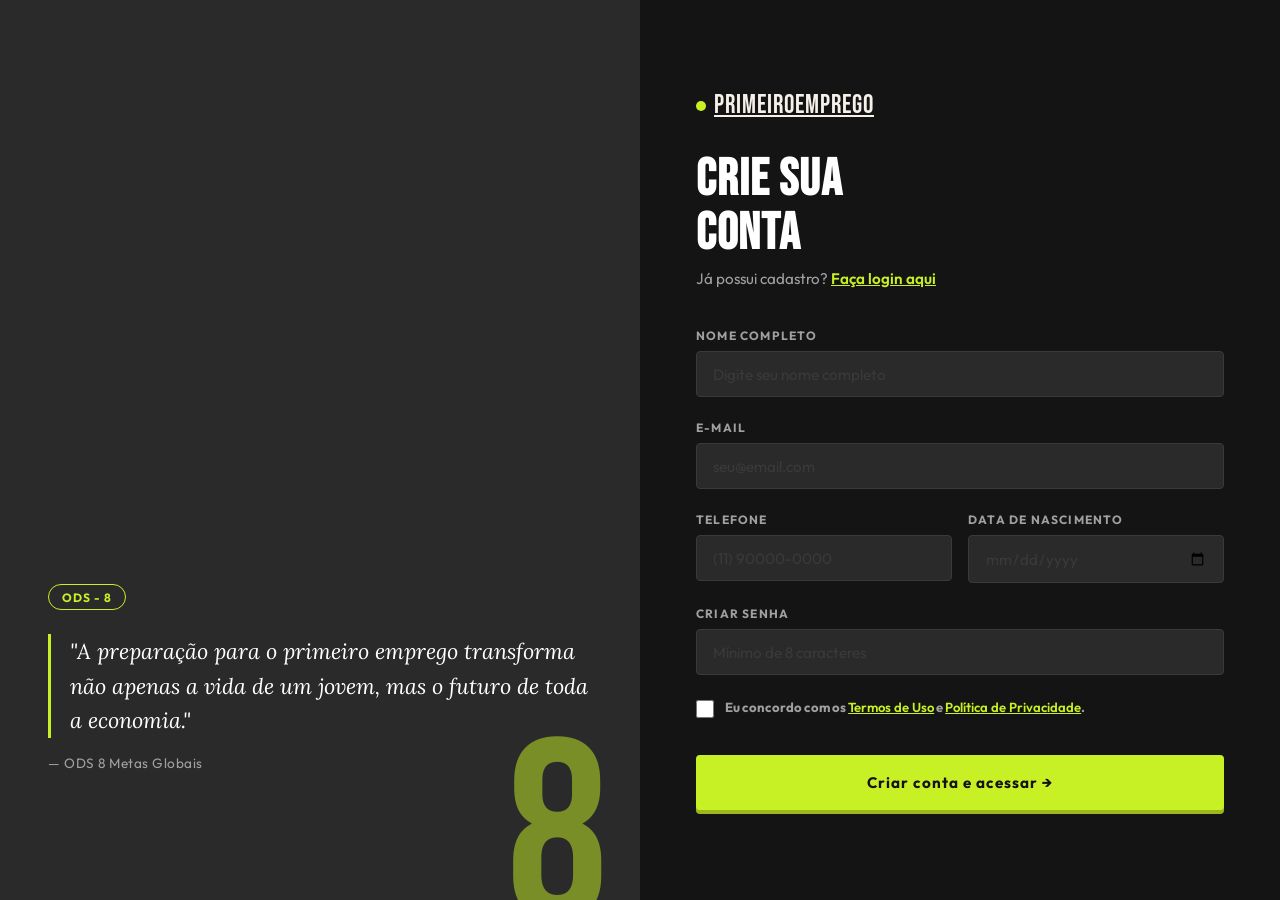
==== cadastro.html @ 56279d61 "finaizada tela de cadastro" ====
<!DOCTYPE html>
<html lang="pt-br">
<head>
    <meta charset="UTF-8">
    <meta name="viewport" content="width=device-width, initial-scale=1.0">
    <title>Cadastro — PrimeiroEmprego</title>
    <link rel="stylesheet" href="cadastro.css">
</head>
<body>

    <div class="form-page-wrap">
        <div class="form-visual">
            <div class="big-number">8</div>
            <div class="form-visual-content">
                <div class="ODS8">ODS - 8</div>
                <blockquote>"A preparação para o primeiro emprego transforma não apenas a vida de um jovem, mas o futuro de toda a economia."</blockquote>
                <cite>— ODS 8 Metas Globais</cite>
            </div>
        </div>

        <div class="form-panel">
            <a href="login.html" class="logo-link">
                <span class="logo-dot"></span>
                PRIMEIROEMPREGO
            </a>

            <h1 class="form-title">CRIE SUA<br>CONTA</h1>
            <p class="form-subtitle">Já possui cadastro? <a href="login.html">Faça login aqui</a></p>

            <form action="index.html" method="GET">

                <div class="form-group">
                    <label for="nome">Nome Completo</label>
                    <input type="text" id="nome" placeholder="Digite seu nome completo" required>
                </div>

                <div class="form-group">
                    <label for="email_cad">E-mail</label>
                    <input type="email" id="email_cad" placeholder="seu@email.com" required>
                </div>

                <div class="form-row">
                    <div class="form-group">
                        <label for="telefone">Telefone</label>
                        <input type="tel" id="telefone" placeholder="(11) 90000-0000" required>
                    </div>
                    <div class="form-group">
                        <label for="nascimento">Data de Nascimento</label>
                        <input type="date" id="nascimento" required>
                    </div>
                </div>

                <div class="form-group">
                    <label for="senha_cad">Criar Senha</label>
                    <input type="password" id="senha_cad" placeholder="Mínimo de 8 caracteres" required>
                </div>

                <div class="form-check">
                    <input type="checkbox" id="termos" required>
                    <label for="termos">Eu concordo com os <a href="#">Termos de Uso</a> e <a href="#">Política de Privacidade</a>.</label>
                </div>

                <button type="submit" class="btn btn-primary btn-form">Criar conta e acessar →</button>
            </form>
        </div>
    </div>

</body>
</html>
---- cadastro.css ----
@import url('https://fonts.googleapis.com/css2?family=Bebas+Neue&family=Lora:ital,wght@0,400;0,600;1,400&family=Outfit:wght@300;400;600;700&display=swap');

:root {
    --lima:          #c8f125;
    --neon-lima:     #d9ff5c;
    --carvao:        #141414;
    --chumbo:        #2a2a2a;
    --chumbo2:       #3a3a3a;
    --areia:         #f5f0e8;
    --branco:        #ffffff;
    --cinza-texto:   #a0a0a0;

    --fonte-display: 'Bebas Neue', sans-serif;
    --fonte-corpo:   'Lora', serif;
    --fonte-ui:      'Outfit', sans-serif;

    --raio:       4px;
    --transition: 0.2s ease;
}

* {
    margin: 0;
    padding: 0;
    box-sizing: border-box;
}

body {
    height: 100vh;
    overflow: hidden;
}

.form-page-wrap {
    min-height: 100vh;
    display: grid;
    grid-template-columns: 1fr 1fr;
}

.form-visual {
    background: var(--chumbo);
    position: relative;
    overflow: hidden;
    display: flex;
    flex-direction: column;
    justify-content: flex-end;
    padding: 3rem;
}

.form-visual-content {
    position: relative;
    z-index: 2;
    margin-bottom: 5rem;
}

.form-visual .big-number {
    font-family: var(--fonte-display);
    font-size: 16rem;
    color: var(--lima);
    opacity: 0.5;
    position: absolute;
    bottom: -45px;
    right: 2rem;
    line-height: 0.8;
    pointer-events: none;
    z-index: 1;
}

.ODS8 {
    display: inline-block;
    background-color: transparent;
    color: var(--lima);
    border: 1px solid var(--lima);
    padding: 0.3rem 0.8rem;
    border-radius: 50px;
    font-family: var(--fonte-ui);
    font-size: 0.75rem;
    font-weight: 700;
    letter-spacing: 1px;
    margin-bottom: 1.5rem;
}

.form-visual-content blockquote {
    font-family: var(--fonte-corpo);
    font-style: italic;
    font-size: 1.35rem;
    line-height: 1.6;
    color: var(--branco);
    margin-bottom: 1rem;
    border-left: 3px solid var(--lima);
    padding-left: 1.2rem;
}

.form-visual-content cite {
    font-family: var(--fonte-ui);
    font-style: normal;
    font-size: 0.85rem;
    color: var(--cinza-texto);
    letter-spacing: 0.5px;
    display: block;
}

.form-panel {
    background-color: var(--carvao);
    display: flex;
    flex-direction: column;
    justify-content: center;
    padding: 4rem 3.5rem;
}

.logo-link {
    font-family: var(--fonte-display);
    font-size: 1.6rem;
    letter-spacing: 1px;
    color: var(--areia);
    display: flex;
    align-items: center;
    gap: 8px;
    margin-bottom: 2rem;
}

.logo-link .logo-dot {
    width: 10px;
    height: 10px;
    border-radius: 50%;
    background: var(--lima);
    flex-shrink: 0;
}

.form-title {
    font-family: var(--fonte-display);
    font-size: clamp(2.4rem, 4vw, 3.5rem);
    letter-spacing: 1px;
    color: var(--branco);
    line-height: 1.05;
    margin-bottom: 0.5rem;
}

.form-subtitle {
    font-family: var(--fonte-ui);
    font-size: 0.95rem;
    color: var(--cinza-texto);
    margin-bottom: 2.5rem;
}

.form-subtitle a {
    color: var(--lima);
    font-weight: 600;
    transition: opacity var(--transition);
}

.form-subtitle a:hover {
    text-decoration: underline;
    opacity: 0.85;
}

.form-group {
    margin-bottom: 1.4rem;
}

.form-row {
    display: grid;
    grid-template-columns: 1fr 1fr;
    gap: 1rem;
}

label {
    display: block;
    font-family: var(--fonte-ui);
    font-size: 0.75rem;
    font-weight: 700;
    letter-spacing: 1.2px;
    text-transform: uppercase;
    color: var(--cinza-texto);
    margin-bottom: 0.5rem;
}

input {
    width: 100%;
    background-color: var(--chumbo);
    border: 1px solid var(--chumbo2);
    border-radius: var(--raio);
    padding: 0.8rem 1rem;
    color: var(--branco);
    font-family: var(--fonte-ui);
    font-size: 0.95rem;
    outline: none;
    appearance: none;
    transition: border-color var(--transition), box-shadow var(--transition);
}

input:focus {
    border-color: var(--lima);
    box-shadow: 0 0 3px var(--neon-lima);
}

input::placeholder { color: var(--chumbo2); }

input[type="date"] { color: var(--chumbo2); }
input[type="date"]:valid { color: var(--branco); }

.form-check {
    display: flex;
    align-items: flex-start;
    gap: 0.7rem;
    margin-bottom: 1.8rem;
}

.form-check input[type="checkbox"] {
    width: 18px;
    height: 18px;
    flex-shrink: 0;
    margin-top: 2px;
    accent-color: var(--lima);
    appearance: auto;
}

.form-check label {
    font-size: 0.82rem;
    text-transform: none;
    letter-spacing: 0;
    color: var(--cinza-texto);
    line-height: 1.5;
    margin-bottom: 0;
}

.form-check label a {
    color: var(--lima);
    font-weight: 600;
}

.btn {
    display: inline-flex;
    align-items: center;
    justify-content: center;
    gap: 0.5rem;
    font-family: var(--fonte-ui);
    font-weight: 700;
    font-size: 0.9rem;
    letter-spacing: 0.8px;
    padding: 0.85rem 2rem;
    border-radius: var(--raio);
    border: 2px solid transparent;
    cursor: pointer;
    transition: transform 0.1s ease, box-shadow 0.1s ease, background var(--transition), color var(--transition);
    text-decoration: none;
}

.btn-primary {
    background: var(--lima);
    color: var(--carvao);
    border-color: var(--lima);
    box-shadow: 0 4px 0 #9cb81c;
}

.btn-primary:hover {
    transform: translateY(-2px);
    box-shadow: 0 6px 0 #9cb81c;
}

.btn-primary:active {
    transform: translateY(4px);
    box-shadow: 0 0px 0 #9cb81c;
}

.btn-form {
    width: 100%;
    padding: 1rem;
    font-size: 0.95rem;
    letter-spacing: 1px;
    margin-top: 0.5rem;
}

@media (max-width: 900px) {
    .form-page-wrap { grid-template-columns: 1fr; }
    .form-visual    { display: none; }
}

@media (max-width: 600px) {
    .form-panel { padding: 2.5rem 1.5rem; }
    .form-row   { grid-template-columns: 1fr; }
}
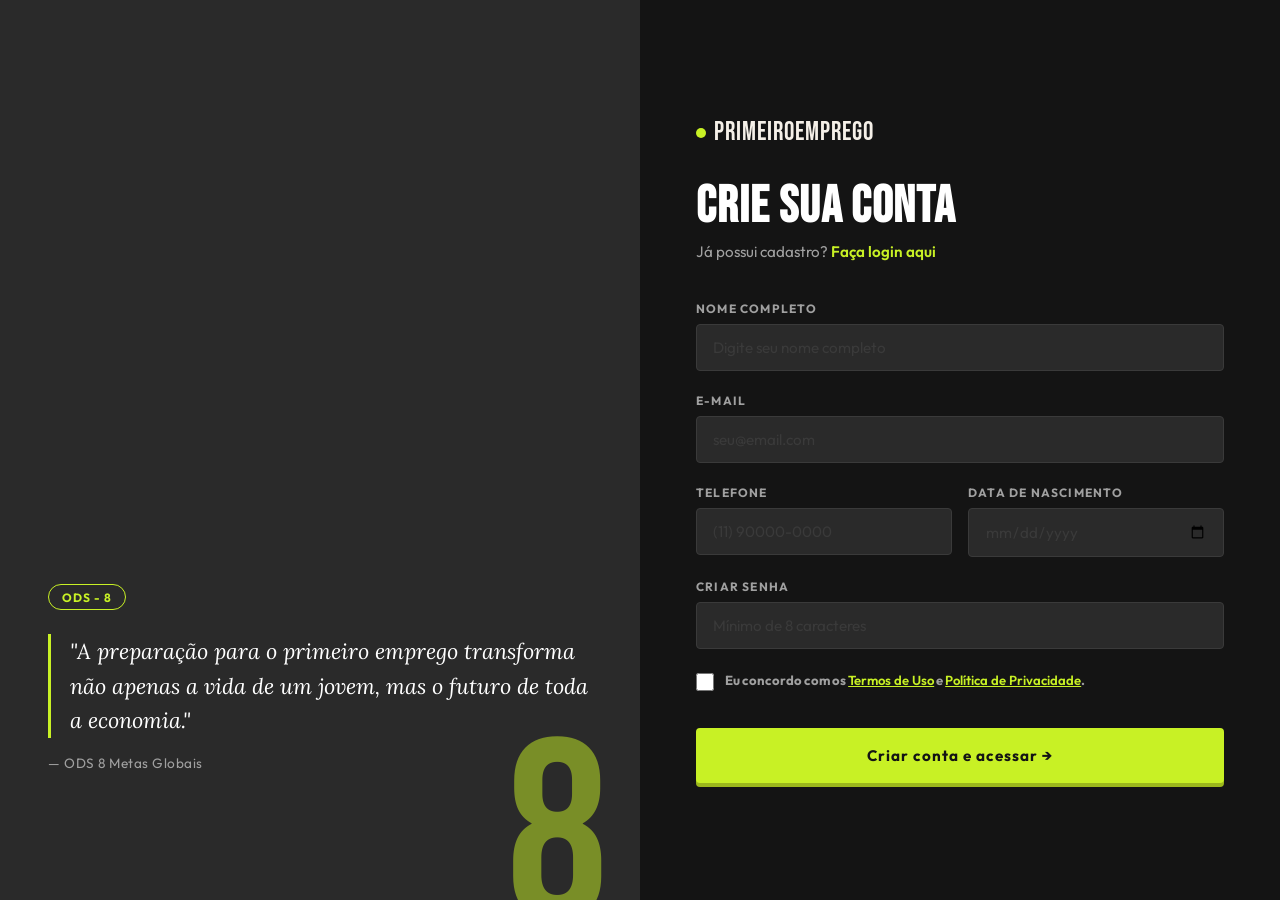
==== commit 56962e59: "small changes" ====
--- a/cadastro.html
+++ b/cadastro.html
@@ -19,12 +19,12 @@
         </div>
 
         <div class="form-panel">
-            <a href="login.html" class="logo-link">
+            <a class="logo-link">
                 <span class="logo-dot"></span>
                 PRIMEIROEMPREGO
             </a>
 
-            <h1 class="form-title">CRIE SUA<br>CONTA</h1>
+            <h1 class="form-title">CRIE SUA CONTA</h1>
             <p class="form-subtitle">Já possui cadastro? <a href="login.html">Faça login aqui</a></p>
 
             <form action="index.html" method="GET">
--- a/cadastro.css
+++ b/cadastro.css
@@ -145,6 +145,7 @@
     color: var(--lima);
     font-weight: 600;
     transition: opacity var(--transition);
+    text-decoration: none;
 }
 
 .form-subtitle a:hover {
